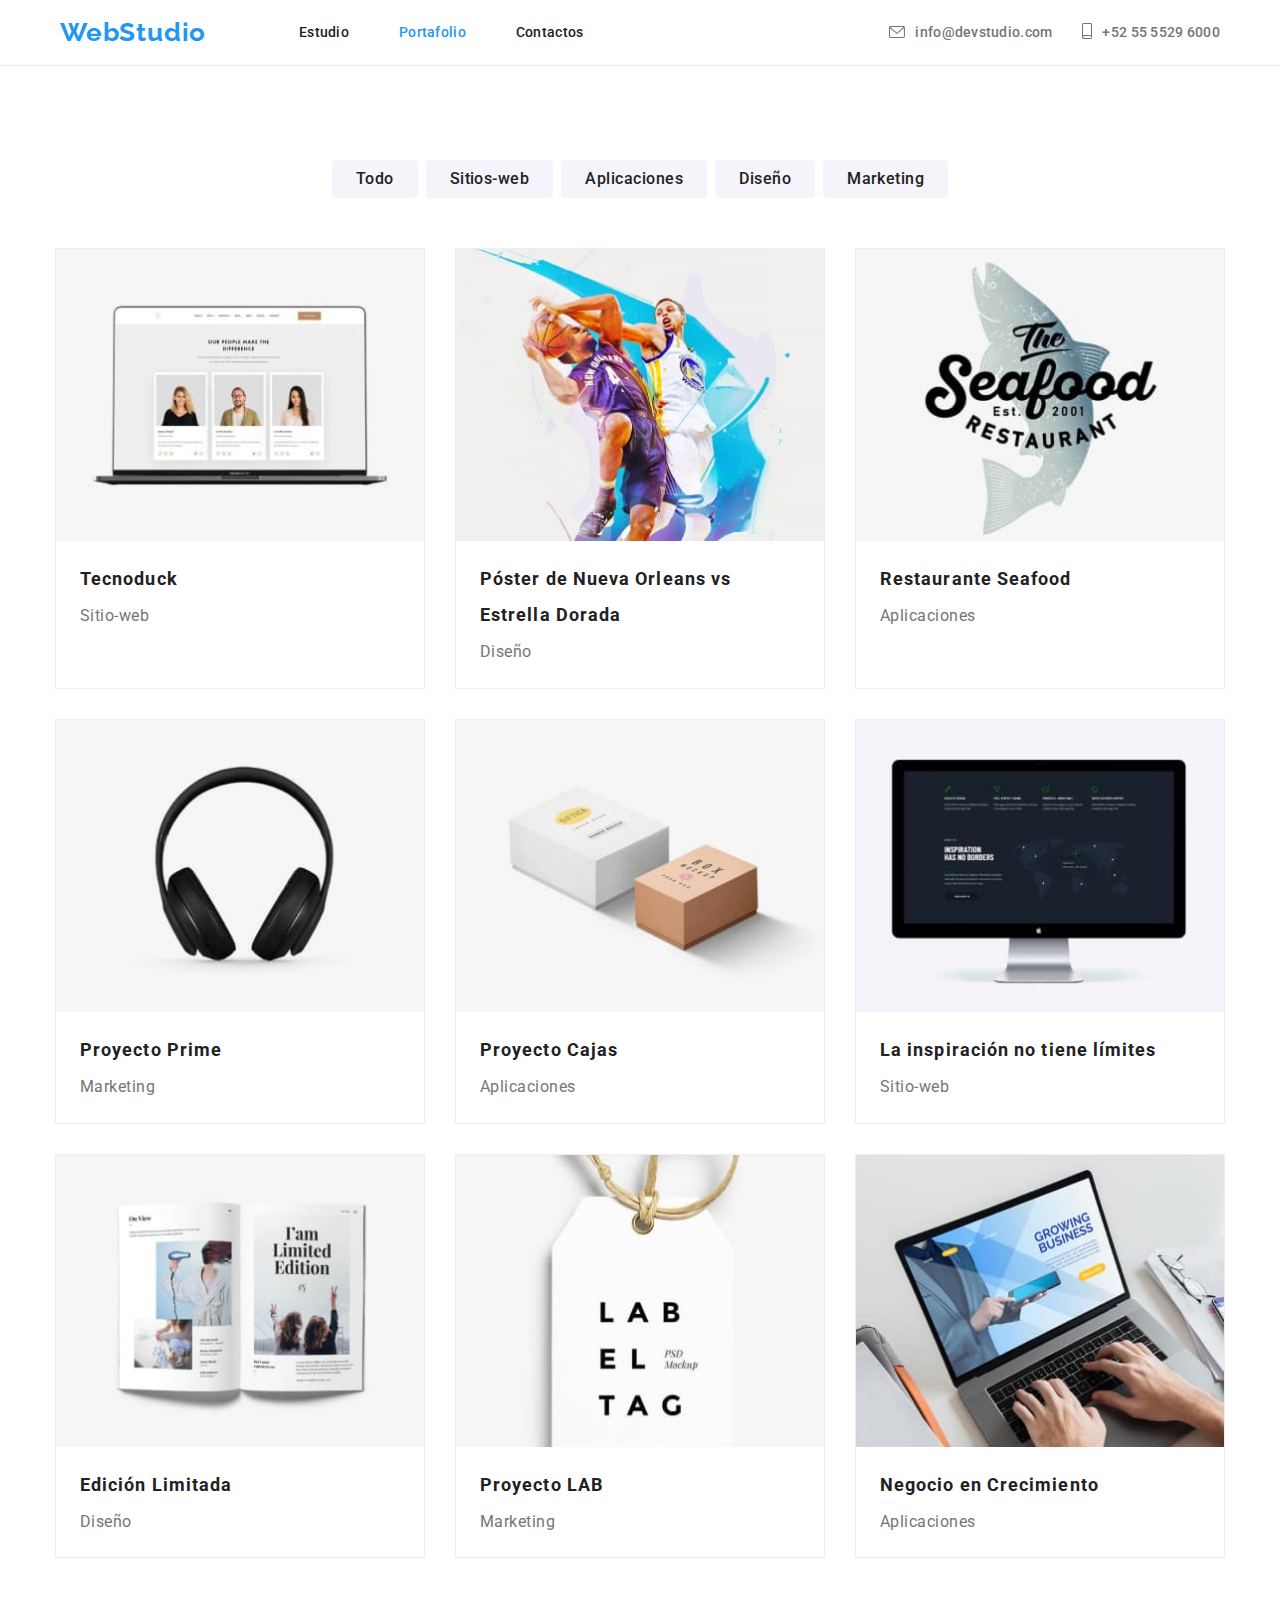
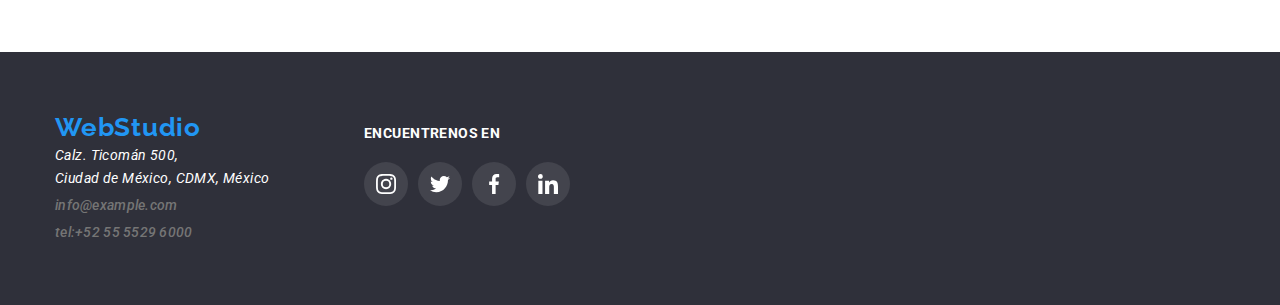
==== portfolio.html @ 02c822ee "tarea 4" ====
<!DOCTYPE html>
<html lang="es">
  <head>
    <meta charset="UTF-8" />
    <meta http-equiv="X-UA-Compatible" content="IE=edge" />
    <meta name="viewport" content="width=device-width, initial-scale=1.0" />
    <title>Portafolio</title>
    <link rel="preconnect" href="https://fonts.googleapis.com" />
    <link rel="preconnect" href="https://fonts.gstatic.com" crossorigin />
    <link
      href="https://fonts.googleapis.com/css2?family=Raleway:wght@700&family=Roboto:wght@400;500;700;900&display=swap"
      rel="stylesheet"
    />
    <link rel="stylesheet" href="./css/normalize.css" />
    <link rel="stylesheet" href="./css/styles.css" />
  </head>
  <body>
    <header class="header">
      <div class="header-container container">
        <nav class="nav">
          <a class="logo" href="#">WebStudio</a>
          <ul class="nav-menu">
            <li class="nav-item">
              <a class="nav-link" href="./index.html">Estudio</a>
            </li>
            <li class="nav-item">
              <a class="nav-link active" href="./portfolio.html">Portafolio</a>
            </li>
            <li class="nav-item"><a class="nav-link" href="#">Contactos</a></li>
          </ul>
        </nav>
        <ul class="contact">
          <li class="contact-item-icon">
            <a href="#">
              <svg class="icon">
                <use href="./images/svg/sprite.svg#icon-sobre"></use>
              </svg>
            </a>
          </li>
          <li class="contact-item contact-item-mail">
            <a class="contact-link active" href="mailto:info@devstudio.com"
              >info@devstudio.com</a
            >
          </li>
          <li class="contact-item-icon">
            <a href="#">
              <svg class="icon-telfono">
                <use href="./images/svg/sprite.svg#icon-telfono"></use>
              </svg>
            </a>
          </li>
          <li class="contact-item">
            <a class="contact-link" href="tel:+525555296000"
              >+52 55 5529 6000</a
            >
          </li>
        </ul>
      </div>
    </header>
    <main>
      <section class="section-portfolio">
        <div class="container">
          <ul class="filters">
            <li class="filters-item">
              <button class="filters-button" type="button">Todo</button>
            </li>
            <li class="filters-item">
              <button class="filters-button" type="button">Sitios-web</button>
            </li>
            <li class="filters-item">
              <button class="filters-button" type="button">Aplicaciones</button>
            </li>
            <li class="filters-item">
              <button class="filters-button" type="button">Diseño</button>
            </li>
            <li class="filters-item">
              <button class="filters-button" type="button">Marketing</button>
            </li>
          </ul>
          <ul class="categories">
            <li class="categories-item">
              <img src="./images/imagen8.jpg" alt="sitio web" width="300" />
              <div class="categories-item-container">
                <h3 class="categories-subtitle">Tecnoduck</h3>
                <p class="categories-text">Sitio-web</p>
              </div>
            </li>
            <li class="categories-item">
              <img src="./images/imagen9.jpg" alt="Diseño" width="300" />
              <div class="categories-item-container">
                <h3 class="categories-subtitle">
                  Póster de Nueva Orleans vs Estrella Dorada
                </h3>
                <p class="categories-text">Diseño</p>
              </div>
            </li>
            <li class="categories-item">
              <img src="./images/imagen10.jpg" alt="Aplicaciones" width="300" />
              <div class="categories-item-container">
                <h3 class="categories-subtitle">Restaurante Seafood</h3>
                <p class="categories-text">Aplicaciones</p>
              </div>
            </li>
            <li class="categories-item">
              <img src="./images/imagen11.jpg" alt="Marketing" width="300" />
              <div class="categories-item-container">
                <h3 class="categories-subtitle">Proyecto Prime</h3>
                <p class="categories-text">Marketing</p>
              </div>
            </li>
            <li class="categories-item">
              <img src="./images/imagen12.jpg" alt="Aplicaciones" width="300" />
              <div class="categories-item-container">
                <h3 class="categories-subtitle">Proyecto Cajas</h3>
                <p class="categories-text">Aplicaciones</p>
              </div>
            </li>
            <li class="categories-item">
              <img src="./images/imagen13.jpg" alt="sitio web" width="300" />
              <div class="categories-item-container">
                <h3 class="categories-subtitle">
                  La inspiración no tiene límites
                </h3>
                <p class="categories-text">Sitio-web</p>
              </div>
            </li>
            <li class="categories-item">
              <img src="./images/imagen14.jpg" alt="Diseño" width="300" />
              <div class="categories-item-container">
                <h3 class="categories-subtitle">Edición Limitada</h3>
                <p class="categories-text">Diseño</p>
              </div>
            </li>
            <li class="categories-item">
              <img src="./images/imagen15.jpg" alt="Marketing" width="300" />
              <div class="categories-item-container">
                <h3 class="categories-subtitle">Proyecto LAB</h3>
                <p class="categories-text">Marketing</p>
              </div>
            </li>
            <li class="categories-item">
              <img src="./images/imagen16.jpg" alt="Aplicaciones" width="300" />
              <div class="categories-item-container">
                <h3 class="categories-subtitle">Negocio en Crecimiento</h3>
                <p class="categories-text">Aplicaciones</p>
              </div>
            </li>
          </ul>
        </div>
      </section>
    </main>
    <footer class="footer">
      <div class="container">
        <ul class="footer-container">
          <li class="footer-contact">
            <a class="logo footer-logo" href="#">WebStudio</a>
            <address>
              <ul>
                <li>
                  <p class="footer-text">
                    Calz. Ticomán 500, <br />
                    Ciudad de México, CDMX, México
                  </p>
                </li>
                <li class="contact-item">
                  <a class="contact-link" href="mailto:info@devstudio.com"
                    >info@example.com</a
                  >
                </li>
                <li class="contact-item">
                  <a class="contact-link" href="tel:+525555296000"
                    >tel:+52 55 5529 6000</a
                  >
                </li>
              </ul>
            </address>
          </li>
          <li class="footer-icons">
            <p>ENCUENTRENOS EN</p>
            <ul class="footer-icons-container">
              <li>
                <a href="#">
                  <svg class="icon">
                    <use href="./images/svg/sprite.svg#icon-instagram"></use>
                  </svg>
                </a>
              </li>
              <li>
                <a href="#">
                  <svg class="icon">
                    <use href="./images/svg/sprite.svg#icon-twitter"></use>
                  </svg>
                </a>
              </li>
              <li>
                <a href="#">
                  <svg class="icon">
                    <use href="./images/svg/sprite.svg#icon-facebook"></use>
                  </svg>
                </a>
              </li>
              <li>
                <a href="#">
                  <svg class="icon">
                    <use href="./images/svg/sprite.svg#icon-linkedin"></use>
                  </svg>
                </a>
              </li>
            </ul>
          </li>
        </ul>
      </div>
    </footer>
  </body>
</html>
---- css/styles.css ----
:root {
  --main-color: #2196F3;
  --subtitle-color: #212121;
  --background-color-secondary: #2F303A;
  --background-color-tertiary: #F5F4FA;
  --white-color: #ffffff;
  --text-color: #757575;
  --button-hover-color:#188ce8;
  --icon-color: #AFB1B8;
  --title-font-size:44px;
  --subtitle-font-size: 36px;
  --card-font-size: 18px;
  --logo-font-size: 26px;
  --button-font-size: 16px;
  --text-font-size: 14px; 
}
body {
  font-family: 'Roboto', sans-serif;
}
h1,h2,h3,h4 {
  margin: 0;
}
a {
  text-decoration: none;
}
ul {
  list-style: none;
  padding: 0;
  margin: 0;
}
button {
  cursor: pointer;
}
img {
  display: block;
  max-width: 100%;
  height: auto;
}


.container {
  margin: 0 auto;
  padding: 0 15px;
  width: 1200px;
}

.header {
  border-bottom: 1px solid #ececec;
}
.header-container {
  display: flex;
  justify-content: center;
  align-items: center;
}
.nav {
  display: flex;
  align-items: center;
  margin-right: 306px;
}
.logo {
  color: var(--main-color);
  font-family: 'Raleway', sans-serif;
  font-size: var(--logo-font-size);
  font-weight: 700;
  line-height: 1.2;
  letter-spacing: 0.03em;
  margin-right: 93px;
}
.nav-item {
  margin-right: 50px;
}
.nav-link {
  color: var(--subtitle-color);
  font-size: var(--text-font-size);
  display: inline-block;
  font-weight: 500;
  line-height: 1.1;
  letter-spacing: 0.02em;
  padding: 25px 0;
}
.active {
  color: var(--main-color);
} 
.nav-menu {
  display: flex;
}
.nav-menu .nav-item:nth-child(3) {
  margin-right: 0;
}
.nav-menu .nav-link:hover,
.nav-menu .nav-link:focus {
  color: var(--main-color);
  border-bottom: 4px solid var(--main-color);
  border-radius: 2px;
}
.contact {
  display: flex;
  align-items: center;
}
.contact-item-icon {
  margin-right: 10px;
}
.contact .icon {
  width: 16px;
  height: 12px;
  fill: var(--text-color);
}
.contact .icon:hover {
  fill: var(--main-color);
}
.contact .icon-telfono {
  width: 10px;
  height: 16px;
  fill: var(--text-color);
}
.contact .icon-telfono:hover {
  fill: var(--main-color);
}
.contact-item {
  margin-right: 50px;
}
.contact .contact-item:nth-child(4) {
  margin-right: 0;
}
.contact .contact-item:nth-child(2) {
  margin-right: 0;
}
.contact .contact-item.contact-item-mail {
  margin-right: 30px;
}
.contact-link { 
  color: var(--text-color);
  font-size: var(--text-font-size);
  display: inline-block;
  font-weight: 500;
  line-height: 1.1;
  letter-spacing: 0.02em;
  padding: 25px 0;
}
.contact .contact-link:hover,
.contact .contact-link:focus {
  color: var(--main-color); 
}


.hero {
  background-color: #C4C4C4;
  background-image: linear-gradient(rgba(47, 48, 58, 0.8), rgba(47,48, 58, 0.4)), url(../images/hero.jpg);
  background-size: cover;
  background-repeat: no-repeat;
  text-align: center;
  padding-top: 200px;
  padding-bottom: 200px;
}
.hero-container {
  
}
.hero-container-title {
  width: 696px;
  margin-left: auto;
  margin-right: auto;
}
.hero-title {
  color: var(--white-color);
  font-size: var(--title-font-size);
  margin-bottom: 30px;
  font-weight: 900;
  line-height: 1.4;
  letter-spacing: 0.06em;
}
.hero-button {
  background-color: var(--main-color);
  border: 0;
  border-radius: 4px;
  color: var(--white-color);
  padding: 10px 31px;
  font-size: var(--button-font-size);
  font-weight: 700;
  line-height: 1.9;
  letter-spacing: 0.06em;
}
.hero .hero-button:hover,
.hero .hero-button:focus {
  background-color: var(--button-hover-color);
}

.characteristics {
  padding: 94px 0;
}
.characteristics-container {
  display: flex;
  gap: 30px;
}
.characteristics-container-item {
  flex-basis: calc((100% - 90px) / 4 ); 
}
.characteristics-container-item div {
  width: 270px;
  height: 120px;
  background-color: var(--background-color-tertiary);
  padding: 25px 100px;
  margin-bottom: 30px;
}
.characteristics-container-item .icon {
  width: 70px;
  height: 70px;
}
.characteristics-container .characteristics-container-item:nth-child(4) {
  margin-right: 0;
}
.characteristics-subtitle {
  color: var(--subtitle-color);
  font-size: var(--text-font-size);
  margin-bottom: 10px;
  font-weight: 700;
  line-height: 1.1;
  letter-spacing: 0.03em;
}
.characteristics-text {
  color: var(--text-color);
  font-size: var(--text-font-size);
  margin: 0;
  font-weight: 400;
  line-height: 1.7;
  letter-spacing: 0.03em;
}


.services {
  padding-bottom: 94px;
}
.services-container {
  display: flex;
  flex-wrap: wrap;
  gap: 23px;
}
.services-item {
  flex-basis: calc((100% - 46px) / 3);
}
/*    */
.services-title {
  margin-bottom: 55px;
  font-size: var(--subtitle-font-size);
  font-weight: 700;
  line-height: 1.2;
  letter-spacing: 0.03em;
  text-align: center;
  color: var(--subtitle-color);
}
.services-image {
  width: 373px;
}
/* .services-item-text {
  background: rgba(47, 48, 58, 0.8);
  color: var(--white-color);
  position: absolute;
  bottom: 0;
  margin: 0;
  padding: 27px 102px;
  font-size: var(--text-font-size);
  font-weight: 700;
  letter-spacing: 0.03em;
  line-height: 1.1;
} */
/* .services-item-text.services-item-text-desktop {
  padding: 27px 79px;
} */


.team {
  background-color: var(--background-color-tertiary);
  padding: 94px 0;
}
.team-title {
  color: var(--subtitle-color);
  font-size: var(--subtitle-font-size);
  text-align: center;
  font-weight: 700;
  line-height: 1.2;
  letter-spacing: 0.03em;
  margin-bottom: 50px;
}
.team-card {
  display: flex;
  justify-content: center;
  gap: 37px;
}
.team-card-item {
  background-color: var(--white-color);
  box-shadow: 0px 1px 3px rgba(0, 0, 0, 0.12), 0px 1px 1px rgba(0, 0, 0, 0.14), 0px 2px 1px rgba(0, 0, 0, 0.2);
  border-bottom-left-radius: 4px;
  border-bottom-right-radius: 4px;
  flex-basis: calc((100% - 111px) / 4);
}
.team-card-image {
  
}
.team-card-container {
  padding: 30px 41px 16px;
}
.team-card-name {
  font-size: var(--button-font-size);
  font-weight: 500;
  line-height: 1.1;
  letter-spacing: 0.03em;
  color: var(--subtitle-color);
  margin-bottom: 10px;
  text-align: center;
}
.team-card-job {
  font-size: var(--button-font-size);
  font-weight: 400;
  line-height: 1.1;
  letter-spacing: 0.03em;
  color: var(--text-color);
  margin: 0;
  text-align: center;
}
.team-card-icon {
  display: flex;
  justify-content: center;
  padding: 0 32px 30px;
}
.team-card-icon a {
  display: flex;
  align-items: center;
  justify-content: center;
  border-radius: 25px;
  outline: none;
  height: 44px;
  width: 44px;
}
.team-card-icon a:hover,
.team-card-icon a:focus {
  background-color: var(--main-color);
}
.team-card-icon .icon {
  width: 20px;
  height: 20px;
  fill: var(--icon-color);
}
.team-card-icon a:hover .icon,
.team-card-icon a:focus .icon {
  fill: var(--white-color);
}


.clients {
  padding: 59px 215px 151px;
}
.clients-title {
  margin-bottom: 44px;
  text-align: center;
  font-weight: 700;
  font-size: var(--subtitle-font-size);
  letter-spacing: 0.03em;
  line-height: 1.1;
}
.clients-container {
  display: flex;
  justify-content: center;
  column-gap: 30px;
}
.clients-container li{
  flex-basis: calc((100% - 150px) / 6);
  /* width: 170px; */
  height: 81px;
  display: flex;
  justify-content: center;
  align-items: center;
  border: 1px solid #AFB1B8;
  border-radius: 4px;  
}
.clients-container .icon-g1 {
  width: 41px;
  height: 46.7px;
  fill: var(--icon-color);
}
.clients-container .icon-g2 {
  width: 40px;
  height: 52px;
  fill: var(--icon-color);
}
.clients-container .icon-g3 {
  width: 43.46px;
  height: 41.18px;
  fill: var(--icon-color);
}
.clients-container .icon-g4 {
  width: 84.44px;
  height: 40.62px;
  fill: var(--icon-color);
}
.clients-container .icon-g5 {
  width: 62.54px;
  height: 45.43px;
  fill: var(--icon-color);
}
.clients-container .icon-g6 {
  width: 93.79px;
  height: 43.93px;
  fill: var(--icon-color);
}
.clients-container a:hover .icon-hover,
.clients-container a:focus .icon-hover {
  fill: var(--main-color);
}
.clients-container li:hover .icon-hover,
.clients-container li:focus .icon-hover {
  fill: var(--main-color);
}
.clients-container li:hover,
.clients-container li:focus {                       
  border-color: var(--main-color);      
}


.footer {
  background-color: var(--background-color-secondary);
  padding: 60px 0;
}
.footer-logo {
  
}
.footer-text {
  color: var(--white-color);
  font-size: var(--text-font-size);
  margin: 0;
  font-weight: 400;
  line-height: 1.7;
  letter-spacing: 0.03em;
}
.footer .contact-item {
  line-height: 1.7;
  margin-right: 0;
}
address .contact-link {
  padding: 0;
}
.footer .contact-link:hover,
.footer .contact-link:focus {
  color: var(--white-color);
}
.footer-contact {
  margin-right: 70px;
}
.footer-container {
  display: flex;
}
.footer-icons p {
  color: var(--white-color);
  font-size: var(--text-font-size);
  font-weight: 700;
  letter-spacing: 0.03em;
  line-height: 1.1;
  margin-bottom: 20px;
}
.footer-icons-container {
  display: flex;
}
.footer-icons-container li {
  margin-right: 10px;
}
.footer-icons-container li:nth-child(4) {
  margin-right: 0;
}
.footer-icons-container a {
    display: flex;
    align-items: center;
    justify-content: center;
    border-radius: 25px;
    outline: none;
    height: 44px;
    width: 44px;
    background-color: #43444D;
}
.footer-icons-container a:hover,
.footer-icons-container a:focus    {
  background-color: var(--main-color);
}
.footer-icons .icon {
  width: 20px;
  height: 20px;
  fill: var(--white-color);
}



/** Portfolio  */
.header-portfolio {
  
}
.section-portfolio {
  padding: 94px 0;
}
.filters {
  display: flex;
  justify-content: center;
  column-gap: 8px;
  margin-bottom: 50px;
}
.filters-button {
  background-color: var(--background-color-tertiary);
  color: var(--subtitle-color);
  border: none;
  border-radius: 4px;
  font-size: var(--button-font-size);
  font-weight: 500;
  line-height: 1.6;
  letter-spacing: 0.03em;
  padding: 6px 24px;
}
.filters .filters-button:hover,
.filters .filters-button:focus {
  background-color: var(--button-hover-color);
  color: var(--white-color);
  box-shadow: 0px 3px 1px rgba(0, 0, 0, 0.1), 0px 1px 2px rgba(0, 0, 0, 0.08), 0px 2px 2px rgba(0, 0, 0, 0.12);
}


.categories {
  display: flex;
  justify-content: center;
  flex-wrap: wrap;
  gap: 30px;
}
.categories-item {
  flex-basis: calc((100% - 60px) / 3);
  border: 1px solid #eeeeee;
}
.categories .categories-item:hover {
    box-shadow:  1px 1px rgba(0, 0, 0, 0.12), 0px 4px 4px rgba(0, 0, 0, 0.06), 1px 4px 6px rgba(0, 0, 0, 0.16)
}
.categories-item img {
  width: inherit;
}
.categories-item-container {
  padding: 20px 24px;
}
.categories-subtitle {
  color: var(--subtitle-color);
  font-size: var(--card-font-size);
  font-weight: 700;
  line-height: 2;
  letter-spacing: 0.06em;
  margin-bottom: 4px;
}
.categories-text {
  color: var(--text-color);
  font-size: var(--button-font-size);
  font-weight: 400;
  line-height: 1.9;
  letter-spacing: 0.03em;
  margin: 0;
}
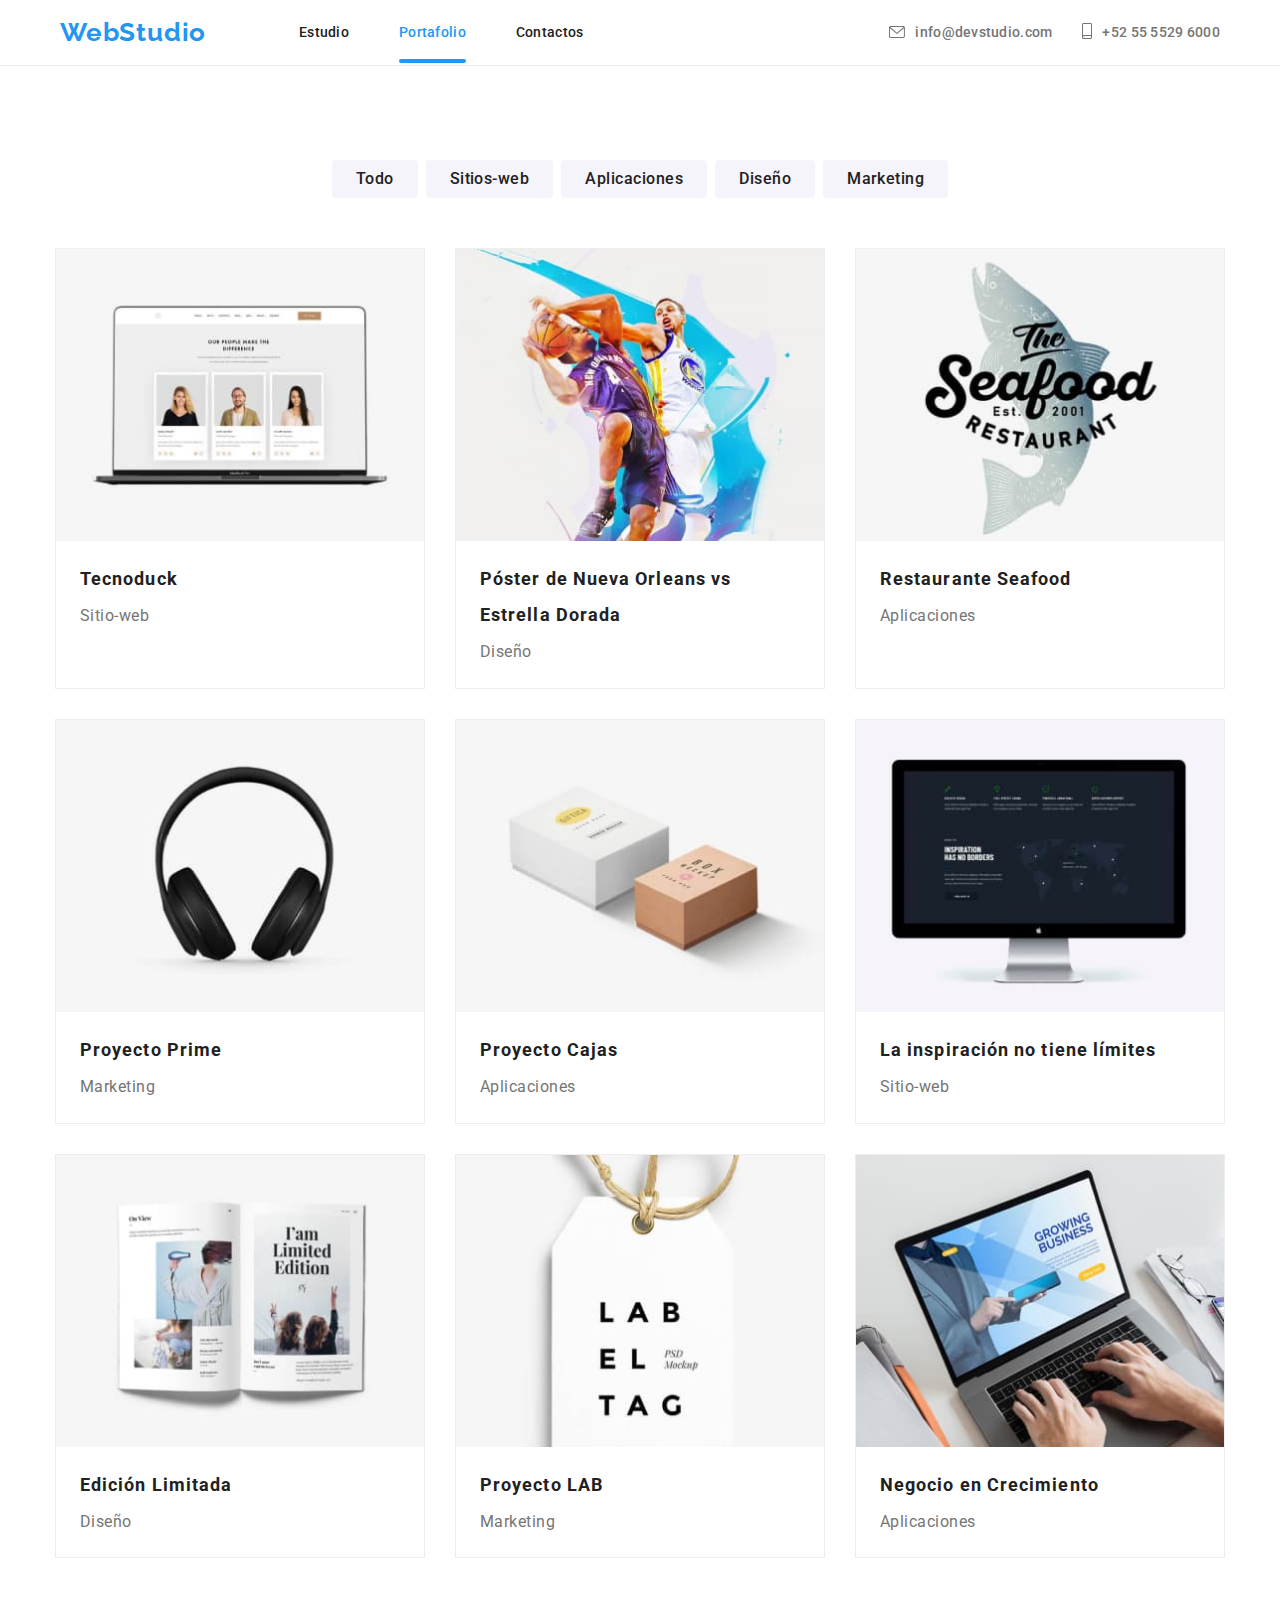
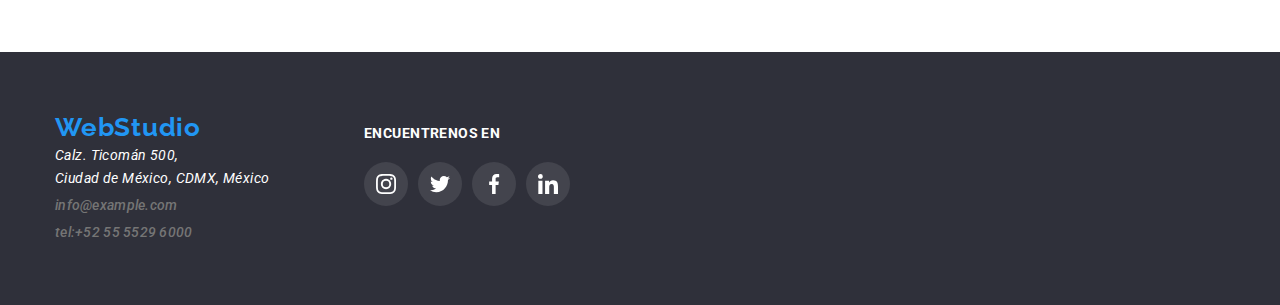
==== commit e8fde8e4: "Correcion errores tarea 4" ====
--- a/portfolio.html
+++ b/portfolio.html
@@ -19,41 +19,47 @@
       <div class="header-container container">
         <nav class="nav">
           <a class="logo" href="#">WebStudio</a>
-          <ul class="nav-menu">
-            <li class="nav-item">
-              <a class="nav-link" href="./index.html">Estudio</a>
-            </li>
-            <li class="nav-item">
-              <a class="nav-link active" href="./portfolio.html">Portafolio</a>
-            </li>
-            <li class="nav-item"><a class="nav-link" href="#">Contactos</a></li>
+          <ul class="nav__menu">
+            <li class="nav__item">
+              <a class="nav__link" href="./index.html">Estudio</a>
+            </li>
+            <li class="nav__item">
+              <a class="nav__link active" href="./portfolio.html">Portafolio</a>
+            </li>
+            <li class="nav__item">
+              <a class="nav__link" href="#">Contactos</a>
+            </li>
           </ul>
         </nav>
         <ul class="contact">
-          <li class="contact-item-icon">
-            <a href="#">
-              <svg class="icon">
-                <use href="./images/svg/sprite.svg#icon-sobre"></use>
-              </svg>
-            </a>
-          </li>
-          <li class="contact-item contact-item-mail">
-            <a class="contact-link active" href="mailto:info@devstudio.com"
-              >info@devstudio.com</a
-            >
-          </li>
-          <li class="contact-item-icon">
-            <a href="#">
-              <svg class="icon-telfono">
-                <use href="./images/svg/sprite.svg#icon-telfono"></use>
-              </svg>
-            </a>
-          </li>
-          <li class="contact-item">
-            <a class="contact-link" href="tel:+525555296000"
-              >+52 55 5529 6000</a
-            >
-          </li>
+          <div class="contact-item__container">
+            <li class="contact-item__icon">
+              <a href="#">
+                <svg class="icon">
+                  <use href="./images/svg/sprite.svg#icon-sobre"></use>
+                </svg>
+              </a>
+            </li>
+            <li class="contact-item contact-item__mail">
+              <a class="contact-link" href="mailto:info@devstudio.com"
+                >info@devstudio.com</a
+              >
+            </li>
+          </div>
+          <div class="contact-item__container">
+            <li class="contact-item__icon">
+              <a href="#">
+                <svg class="icon icon--telfono">
+                  <use href="./images/svg/sprite.svg#icon-telfono"></use>
+                </svg>
+              </a>
+            </li>
+            <li class="contact-item">
+              <a class="contact-link" href="tel:+525555296000"
+                >+52 55 5529 6000</a
+              >
+            </li>
+          </div>
         </ul>
       </div>
     </header>
--- a/css/styles.css
+++ b/css/styles.css
@@ -69,10 +69,11 @@
   letter-spacing: 0.03em;
   margin-right: 93px;
 }
-.nav-item {
+.nav__item {
   margin-right: 50px;
-}
-.nav-link {
+  position: relative;
+}
+.nav__link {
   color: var(--subtitle-color);
   font-size: var(--text-font-size);
   display: inline-block;
@@ -83,41 +84,74 @@
 }
 .active {
   color: var(--main-color);
+}
+.active::after { 
+  content: "";
+  position: absolute;
+  left: 0;
+  top: 90%;
+  background-color: var(--main-color);
+  height: 4px;
+  width: 100%;
+  border-radius: 2px;
+}
+.nav__menu {
+  display: flex;
+}
+.nav__menu .nav__item:nth-child(3) {
+  margin-right: 0;
+}
+.nav__menu .nav__link:hover,
+.nav__menu .nav__link:focus {
+  color: var(--main-color);
+}
+.nav__menu .nav__link:hover::after,
+.nav__menu .nav__link:focus::after {
+  content: "";
+    position: absolute;
+    left: 0;
+    top: 90%;
+    background-color: var(--main-color);
+    height: 4px;
+    width: 100%;
+    border-radius: 2px;
+}
+
+.contact {
+  display: flex;
+  align-items: center;
+}
+.contact-item__icon {
+  margin-right: 10px;
+}
+.contact-item__icon a {
+  color: var(--text-color);
+}
+.contact-item__container {
+  display: flex;
+  align-items: center;
+}
+.contact-item__container:hover .icon {
+  fill: var(--main-color);
+}
+.contact-item__container .contact-item__icon a:focus .icon {
+  fill: var(--main-color);
+}
+.contact-item__container:hover .contact-link {
+  color: var(--main-color);
+}
+.contact-item__container .contact-link:focus {
+  color: var(--main-color);
 } 
-.nav-menu {
-  display: flex;
-}
-.nav-menu .nav-item:nth-child(3) {
-  margin-right: 0;
-}
-.nav-menu .nav-link:hover,
-.nav-menu .nav-link:focus {
-  color: var(--main-color);
-  border-bottom: 4px solid var(--main-color);
-  border-radius: 2px;
-}
-.contact {
-  display: flex;
-  align-items: center;
-}
-.contact-item-icon {
-  margin-right: 10px;
-}
-.contact .icon {
+
+.contact-item__container .icon {
   width: 16px;
   height: 12px;
-  fill: var(--text-color);
-}
-.contact .icon:hover {
-  fill: var(--main-color);
-}
-.contact .icon-telfono {
+  fill: currentColor;
+}
+.contact-item__container .icon--telfono {
   width: 10px;
   height: 16px;
-  fill: var(--text-color);
-}
-.contact .icon-telfono:hover {
-  fill: var(--main-color);
 }
 .contact-item {
   margin-right: 50px;
@@ -128,7 +162,7 @@
 .contact .contact-item:nth-child(2) {
   margin-right: 0;
 }
-.contact .contact-item.contact-item-mail {
+.contact .contact-item.contact-item__mail {
   margin-right: 30px;
 }
 .contact-link { 
@@ -140,10 +174,7 @@
   letter-spacing: 0.02em;
   padding: 25px 0;
 }
-.contact .contact-link:hover,
-.contact .contact-link:focus {
-  color: var(--main-color); 
-}
+
 
 
 .hero {
@@ -555,4 +586,8 @@
   line-height: 1.9;
   letter-spacing: 0.03em;
   margin: 0;
-}+}
+
+
+
+
